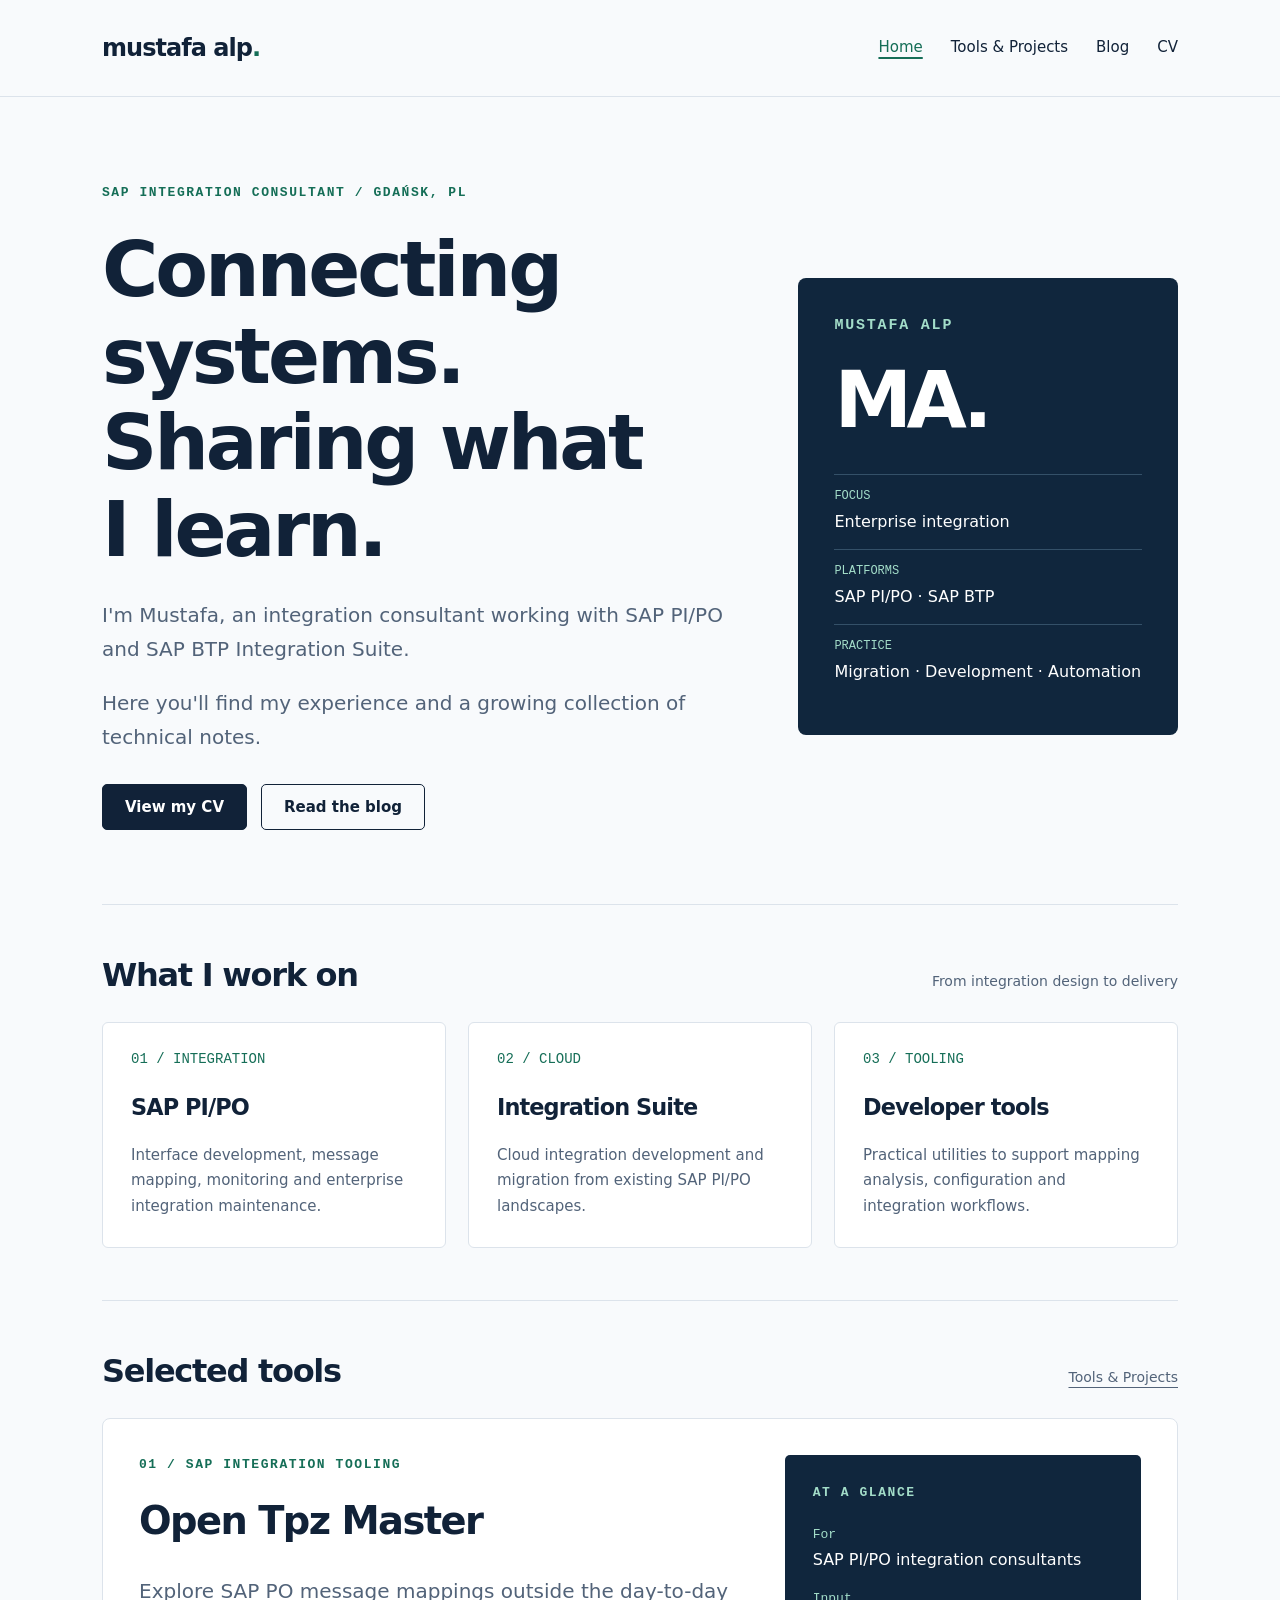
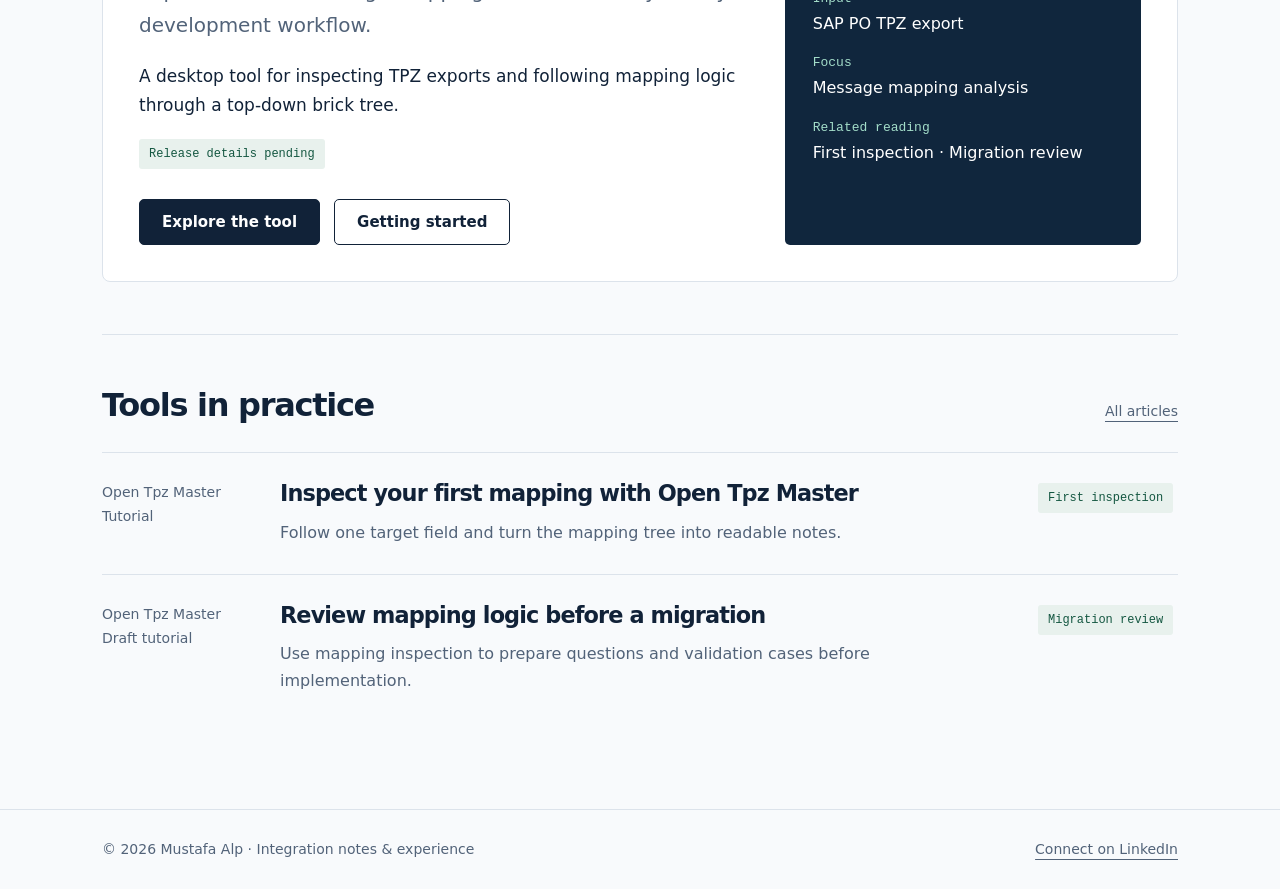
==== index.html @ b72a95ae "initial create for blog" ====
<!doctype html>
<html lang="en">
    <head>
        <meta charset="utf-8">
        <meta name="viewport" content="width=device-width, initial-scale=1">
        <title>SAP Integration Consultant | Mustafa Alp</title>
        <meta name="description" content="Mustafa Alp — SAP PI/PO and SAP BTP Integration Suite consultant. Experience, projects and technical notes.">
        <meta name="theme-color" content="#10263d">
        <meta property="og:title" content="SAP Integration Consultant | Mustafa Alp">
        <meta property="og:description" content="Mustafa Alp — SAP PI/PO and SAP BTP Integration Suite consultant. Experience, projects and technical notes.">
        <meta property="og:type" content="website">
        <link rel="icon" href="./assets/favicon.svg" type="image/svg+xml">
        <link rel="stylesheet" href="./assets/style.css">
        <script defer src="./assets/site.js"></script>
    </head>
    <body>
        <a class="skip" href="#main">Skip to content</a>
        <header><div class="wrap nav"><a class="brand" href="./index.html">mustafa alp<span>.</span></a><nav aria-label="Main navigation"><a href="./index.html" aria-current="page">Home</a><a href="./tools.html">Tools &amp; Projects</a><a href="./blog.html">Blog</a><a href="./cv.html">CV</a></nav></div></header>
        <main id="main" class="wrap">
            <section class="hero">
                <div>
                    <p class="eyebrow">SAP Integration Consultant / Gdańsk, PL</p>
                    <h1>Connecting systems.<br>Sharing what<br>I learn.</h1>
                    <p class="lead">I'm Mustafa, an integration consultant working with SAP PI/PO and SAP BTP Integration Suite.</p>
                    <p class="lead">Here you'll find my experience and a growing collection of technical notes.</p>
                    <div class="actions">
                        <a class="button primary" href="./cv.html">View my CV</a>
                        <a class="button" href="./blog.html">Read the blog</a>
                    </div>
                </div>
                <aside class="profile" aria-label="Profile overview">
                    <p class="eyebrow">Mustafa Alp</p>
                    <div class="monogram" aria-hidden="true">MA.</div>
                    <dl><div><dt>Focus</dt><dd>Enterprise integration</dd></div><div><dt>Platforms</dt><dd>SAP PI/PO · SAP BTP</dd></div><div><dt>Practice</dt><dd>Migration · Development · Automation</dd></div></dl></aside>
                </section>
                <section class="section">
                    <div class="section-head">
                        <h2>What I work on</h2>
                        <span class="small">From integration design to delivery</span>
                    </div>
                    <div class="grid">
                        <article class="card">
                            <span class="number">01 / INTEGRATION</span>
                            <h3>SAP PI/PO</h3>
                            <p>Interface development, message mapping, monitoring and enterprise integration maintenance.</p>
                        </article>
                        <article class="card">
                            <span class="number">02 / CLOUD</span>
                            <h3>Integration Suite</h3>
                            <p>Cloud integration development and migration from existing SAP PI/PO landscapes.</p>
                        </article>
                        <article class="card">
                            <span class="number">03 / TOOLING</span>
                            <h3>Developer tools</h3>
                            <p>Practical utilities to support mapping analysis, configuration and integration workflows.</p>
                        </article>
                    </div>
                </section>
                <section class="section">
                    <div class="section-head">
                        <h2>Selected tools</h2>
                        <a class="small" href="./tools.html">Tools &amp; Projects</a>
                    </div>
                    <article class="tool-feature">
                        <div>
                            <p class="eyebrow">01 / SAP integration tooling</p>
                            <h2>Open Tpz Master</h2>
                            <p class="lead">Explore SAP PO message mappings outside the day-to-day development workflow.</p>
                            <p>A desktop tool for inspecting TPZ exports and following mapping logic through a top-down brick tree.</p>
                            <span class="tag">Release details pending</span>
                            <div class="actions">
                                <a class="button primary" href="./tools/open-tpz-master/index.html">Explore the tool</a>
                                <a class="button" href="./docs/open-tpz-master/index.html">Getting started</a>
                            </div>
                        </div>
                        <div class="tool-summary">
                            <p class="eyebrow">At a glance</p>
                            <dl>
                                <dt>For</dt>
                                <dd>SAP PI/PO integration consultants</dd>
                                <dt>Input</dt>
                                <dd>SAP PO TPZ export</dd>
                                <dt>Focus</dt>
                                <dd>Message mapping analysis</dd>
                                <dt>Related reading</dt>
                                <dd>First inspection · Migration review</dd>
                            </dl>
                            
                        </div>
                    </article>
                </section>
                <section class="section">
                    <div class="section-head">
                        <h2>Tools in practice</h2>
                        <a class="small" href="./blog.html">All articles</a>
                    </div><article class="post-row"><div class="small">Open Tpz Master<br>Tutorial</div><div><h3><a href="./posts/open-tpz-master-first-mapping.html">Inspect your first mapping with Open Tpz Master</a></h3><p>Follow one target field and turn the mapping tree into readable notes.</p></div><div><span class="tag">First inspection</span></div></article><article class="post-row"><div class="small">Open Tpz Master<br>Draft tutorial</div><div><h3><a href="./posts/open-tpz-master-migration-review.html">Review mapping logic before a migration</a></h3><p>Use mapping inspection to prepare questions and validation cases before implementation.</p></div><div><span class="tag">Migration review</span></div></article></section></main><footer><div class="wrap footer-inner"><span>© 2026 Mustafa Alp · Integration notes & experience</span><a href="https://www.linkedin.com/in/mustafa-alp/">Connect on LinkedIn</a></div></footer></body></html>
---- assets/style.css ----
:root{--bg:#f8fafc;--paper:#fff;--ink:#112238;--muted:#526379;--line:#dce3eb;--green:#156e57;--navy:#10263d}*{box-sizing:border-box}body{margin:0;background:var(--bg);color:var(--ink);font:17px/1.7 system-ui,-apple-system,BlinkMacSystemFont,"Segoe UI",sans-serif}a{color:inherit;text-underline-offset:5px}a:hover{color:var(--green)}a:focus-visible,button:focus-visible{outline:3px solid #e29f24;outline-offset:5px}h1,h2,h3,p{margin-top:0}h1,h2,h3{line-height:1.13;letter-spacing:-.04em}h1{font-size:clamp(2.8rem,6vw,5.2rem);font-weight:650;margin-bottom:24px}h2{font-size:2rem}h3{font-size:1.4rem}p{max-width:65ch}.wrap{max-width:1140px;margin:auto;padding:0 32px}.skip{position:absolute;left:20px;top:-100px;background:white;padding:10px;z-index:5}.skip:focus{top:5px}header{border-bottom:1px solid var(--line)}.nav{display:flex;align-items:center;justify-content:space-between;min-height:96px;gap:24px}.brand{text-decoration:none;font-weight:750;letter-spacing:-.04em;font-size:24px}.brand span{color:var(--green)}nav{display:flex;gap:28px;flex-wrap:wrap}nav a{text-decoration:none;font-size:15px}nav a[aria-current=page]{color:var(--green);text-decoration:underline;text-decoration-thickness:2px}.hero{padding:86px 0 74px;display:grid;grid-template-columns:1.65fr 1fr;gap:70px;align-items:center}.eyebrow{font:600 13px/1.6 ui-monospace,monospace;letter-spacing:.12em;text-transform:uppercase;color:var(--green);margin-bottom:23px}.lead{color:var(--muted);font-size:20px}.actions{display:flex;flex-wrap:wrap;gap:14px;margin-top:30px}.button{display:inline-block;text-decoration:none;border:1px solid var(--ink);padding:11px 22px;border-radius:5px;font:600 15px/1.5 system-ui;cursor:pointer;background:transparent;color:var(--ink)}.button.primary{background:var(--ink);color:white}.button:hover{background:var(--green);border-color:var(--green);color:white}.profile{background:var(--navy);color:#fff;padding:36px;border-radius:8px;position:relative}.profile .eyebrow{color:#a3ddc9}.monogram{font-size:78px;font-weight:600;letter-spacing:-.07em;line-height:1;margin:20px 0 35px}.profile p{color:#c4d3e3;font-size:15px}.profile dl{margin:0}.profile dl div{padding:14px 0;border-top:1px solid #345068}.profile dt{font:12px ui-monospace,monospace;color:#a3ddc9;text-transform:uppercase;margin-bottom:5px}.profile dd{margin:0;font-size:16px}.section{padding:52px 0;border-top:1px solid var(--line)}.section-head{display:flex;justify-content:space-between;gap:24px;align-items:baseline;margin-bottom:28px}.section-head h2{margin:0}.small{font-size:14px;color:var(--muted)}.grid{display:grid;grid-template-columns:repeat(3,1fr);gap:22px}.card{border:1px solid var(--line);padding:28px;background:var(--paper);border-radius:6px}.card p{font-size:15px;color:var(--muted);margin-bottom:0}.number{font:14px ui-monospace,monospace;color:var(--green);display:block;margin-bottom:28px}.post-row{display:grid;grid-template-columns:150px 1fr 140px;gap:28px;border-top:1px solid var(--line);padding:28px 0;align-items:start}.post-row h3{margin:0 0 12px}.post-row h3 a{text-decoration:none}.post-row p{color:var(--muted);font-size:16px;margin:0}.tag{font:12px/1.5 ui-monospace,monospace;background:#e8f1ed;color:#145741;padding:6px 10px;display:inline-block;border-radius:3px}.page-head{padding:64px 0 42px}.page-head h1{font-size:clamp(3rem,6vw,4.6rem)}.cv-layout{display:grid;grid-template-columns:230px 1fr;gap:70px}.cv-layout aside{font-size:15px}.cv-layout aside h2{font-size:18px;margin-top:30px}.cv-layout aside ul{list-style:none;padding:0;color:var(--muted)}.job{padding:0 0 28px;margin:0 0 28px;border-bottom:1px solid var(--line)}.job h3{margin:10px 0}.job ul{padding-left:22px;color:var(--muted)}.article{max-width:770px;margin:auto;padding:60px 0 80px}.article h1{font-size:clamp(2.7rem,5vw,4.1rem)}.article h2{font-size:1.75rem;margin-top:40px}.article p,.article li{color:#34465b}.article .intro{font-size:21px;color:var(--muted)}.note{border-left:3px solid var(--green);background:#eaf1ee;padding:18px 22px;margin:28px 0}.article code{background:#e7ecf1;padding:3px 6px;border-radius:3px}footer{border-top:1px solid var(--line);margin-top:35px;padding:28px 0;color:var(--muted);font-size:14px}.footer-inner{display:flex;justify-content:space-between;gap:22px}button[data-print]{display:none}.js button[data-print]{display:inline-block}@media(max-width:760px){.wrap{padding:0 22px}.nav{min-height:90px;align-items:flex-start;padding-top:24px;padding-bottom:20px;flex-direction:column;gap:13px}nav{gap:24px}.hero{grid-template-columns:1fr;gap:35px;padding:48px 0}.profile{padding:26px}.monogram{font-size:56px;margin:10px 0 25px}.grid{grid-template-columns:1fr}.post-row{grid-template-columns:1fr;gap:12px}.cv-layout{grid-template-columns:1fr;gap:30px}.cv-layout aside{border-bottom:1px solid var(--line);padding-bottom:24px}.section-head{align-items:flex-start;flex-direction:column;gap:12px}.footer-inner{flex-direction:column;gap:8px}.article{padding-top:40px}}@media print{body{background:white;font-size:10pt;color:#000}.wrap{max-width:none;padding:0}header,footer,.actions,.skip{display:none!important}.page-head{padding:0 0 12px}.page-head h1{font-size:30pt}.lead{font-size:12pt}.cv-layout{display:grid;grid-template-columns:155px 1fr;gap:25px}.cv-layout aside{font-size:10pt}.cv-layout h2{font-size:15pt}.cv-layout h3{font-size:12pt}.job{break-inside:avoid;padding-bottom:10px;margin-bottom:14px}a{text-decoration:none} @page{margin:15mm}}

.tool-feature{display:grid;grid-template-columns:1.7fr 1fr;gap:40px;padding:36px;border:1px solid var(--line);border-radius:8px;background:var(--paper)}.tool-feature h2{font-size:2.4rem}.tool-summary{background:var(--navy);color:white;padding:28px;border-radius:5px}.tool-summary .eyebrow{color:#a3ddc9}.tool-summary dl{margin:0}.tool-summary dt{font:13px ui-monospace,monospace;color:#a3ddc9;margin-top:18px}.tool-summary dd{margin:4px 0 0;font-size:16px}.reading-links{display:grid;gap:14px}.reading-links a{display:block;padding:22px;border:1px solid var(--line);background:var(--paper);border-radius:5px;text-decoration:none}.reading-links strong{display:block;font-size:20px;line-height:1.35}.reading-links span{display:block;margin-top:8px;font-size:16px;color:var(--muted)}.table-scroll{overflow-x:auto}table{border-collapse:collapse;width:100%;font-size:16px}th,td{text-align:left;border-bottom:1px solid var(--line);padding:14px 10px;vertical-align:top}th{color:var(--green)}@media(max-width:760px){.tool-feature{grid-template-columns:1fr;padding:24px;gap:24px}.tool-feature h2{font-size:2rem}.nav nav{gap:16px}.nav nav a{font-size:14px}}

.blog-image {
  width: 100%;
  max-width: 900px;
  margin: 32px auto;
}

.blog-image a {
  display: block;
  border-radius: 8px;
}

.blog-image img {
  display: block;
  width: 100%;
  height: auto;
  border: 1px solid #dce3eb;
  border-radius: 8px;
}

.blog-image figcaption {
  margin-top: 10px;
  color: #526379;
  font-size: 14px;
  line-height: 1.6;
  text-align: center;
}

@media (max-width: 600px) {
  .blog-image {
    margin: 24px auto;
  }
}



.code-block {
  max-width: 100%;
  margin: 20px 0;
  padding: 20px 24px;
  overflow-x: auto;
  border: 1px solid #345068;
  border-radius: 8px;
  background: #10263d;
  color: #e6edf3;
  text-align: left;
}

.code-block code {
  padding: 0;
  border: 0;
  border-radius: 0;
  background: transparent;
  color: inherit;
  font-family: Consolas, "Courier New", monospace;
  font-size: 14px;
  line-height: 1.7;
  white-space: pre;
}
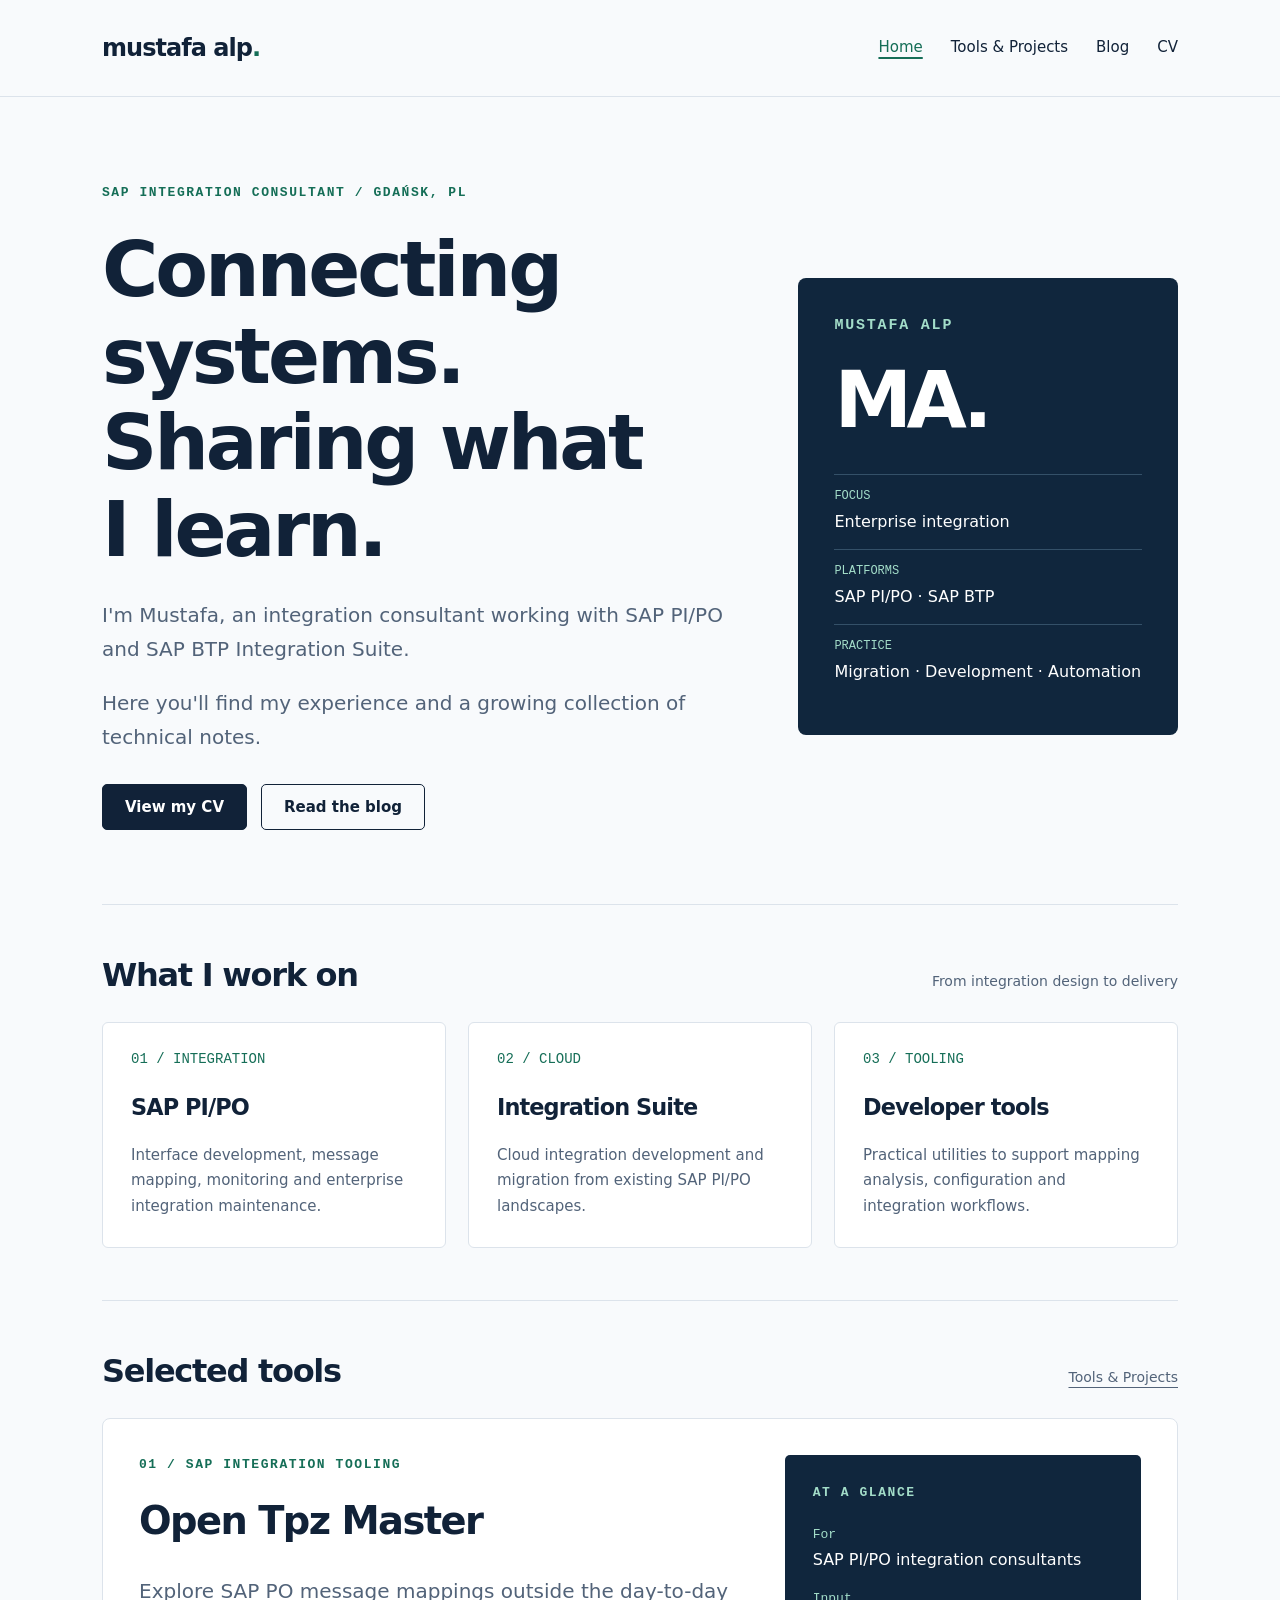
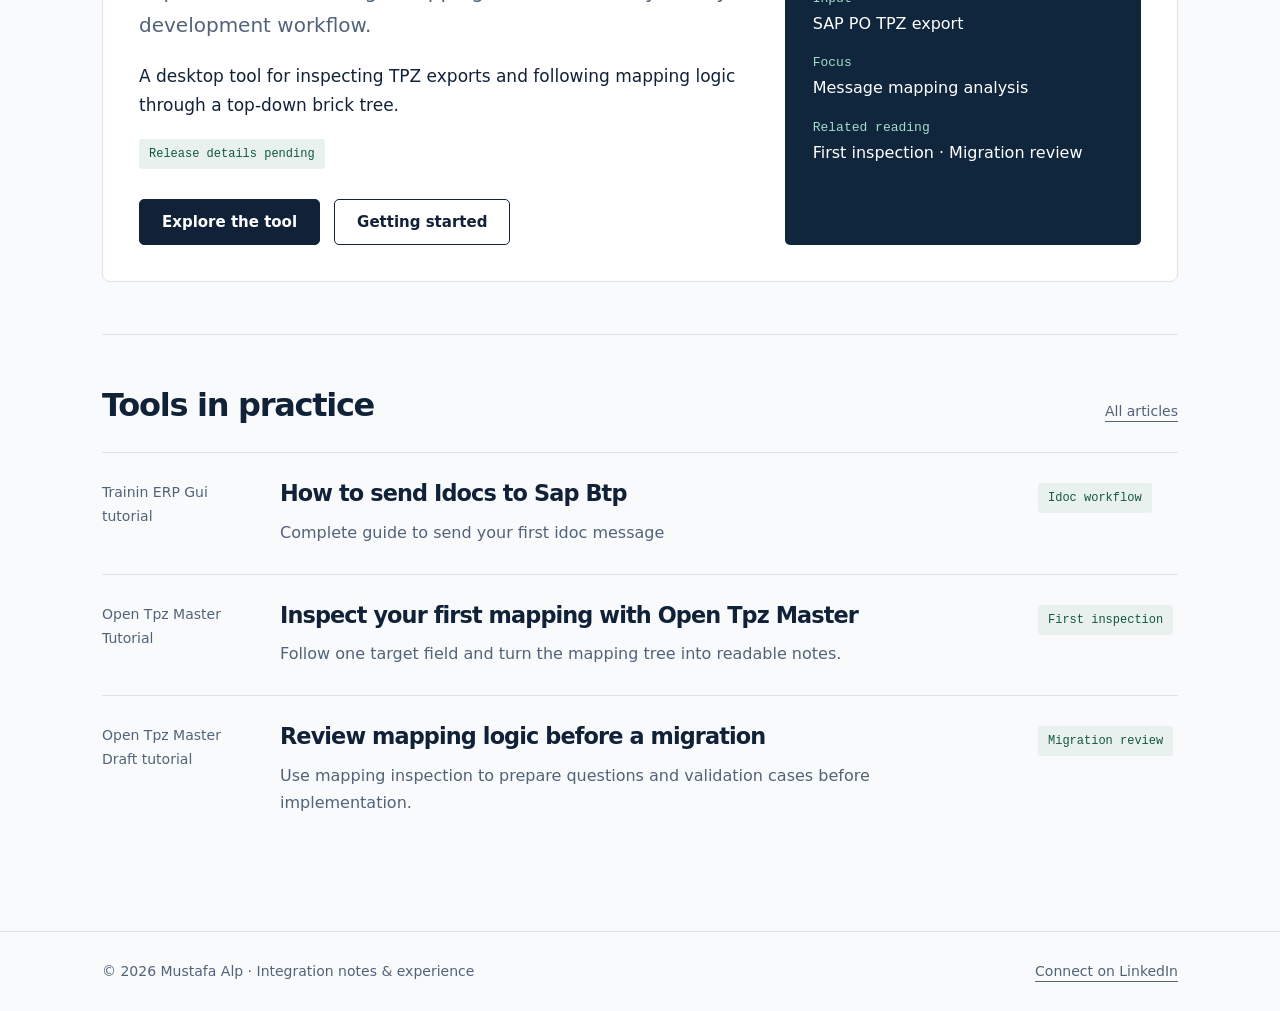
==== commit 62b29abf: "new tutorial blog for training erp gui" ====
--- a/index.html
+++ b/index.html
@@ -89,8 +89,54 @@
                         </div>
                     </article>
                 </section>
-                <section class="section">
-                    <div class="section-head">
-                        <h2>Tools in practice</h2>
-                        <a class="small" href="./blog.html">All articles</a>
-                    </div><article class="post-row"><div class="small">Open Tpz Master<br>Tutorial</div><div><h3><a href="./posts/open-tpz-master-first-mapping.html">Inspect your first mapping with Open Tpz Master</a></h3><p>Follow one target field and turn the mapping tree into readable notes.</p></div><div><span class="tag">First inspection</span></div></article><article class="post-row"><div class="small">Open Tpz Master<br>Draft tutorial</div><div><h3><a href="./posts/open-tpz-master-migration-review.html">Review mapping logic before a migration</a></h3><p>Use mapping inspection to prepare questions and validation cases before implementation.</p></div><div><span class="tag">Migration review</span></div></article></section></main><footer><div class="wrap footer-inner"><span>© 2026 Mustafa Alp · Integration notes & experience</span><a href="https://www.linkedin.com/in/mustafa-alp/">Connect on LinkedIn</a></div></footer></body></html>
+				<section class="section">
+					<div class="section-head">
+						<h2>Tools in practice</h2>
+						<a class="small" href="./blog.html">All articles</a>
+					</div>
+					<article class="post-row">
+						<div class="small">Trainin ERP Gui<br>tutorial</div>
+						<div>
+							<h3>
+								<a href="./posts/how-to-send-idocs-to-sap-btp.html">How to send Idocs to Sap Btp</a>
+							</h3>
+							<p>Complete guide to send your first idoc message</p>
+						</div>
+						<div>
+							<span class="tag">Idoc workflow</span>
+						</div>
+					</article>
+					<article class="post-row">
+						<div class="small">Open Tpz Master<br>Tutorial</div>
+							<div>
+								<h3>
+									<a href="./posts/open-tpz-master-first-mapping.html">Inspect your first mapping with Open Tpz Master</a>
+								</h3>
+								<p>Follow one target field and turn the mapping tree into readable notes.</p>
+							</div>
+							<div>
+								<span class="tag">First inspection</span>
+							</div>
+						</article>
+						<article class="post-row">
+							<div class="small">Open Tpz Master<br>Draft tutorial</div>
+								<div>
+									<h3>
+										<a href="./posts/open-tpz-master-migration-review.html">Review mapping logic before a migration</a>
+									</h3>
+									<p>Use mapping inspection to prepare questions and validation cases before implementation.</p>
+								</div>
+								<div>
+									<span class="tag">Migration review</span>
+								</div>
+							</article>
+						</section>
+					</main>
+					<footer>
+						<div class="wrap footer-inner">
+							<span>© 2026 Mustafa Alp · Integration notes & experience</span>
+							<a href="https://www.linkedin.com/in/mustafa-alp/">Connect on LinkedIn</a>
+						</div>
+					</footer>
+	</body>
+</html>
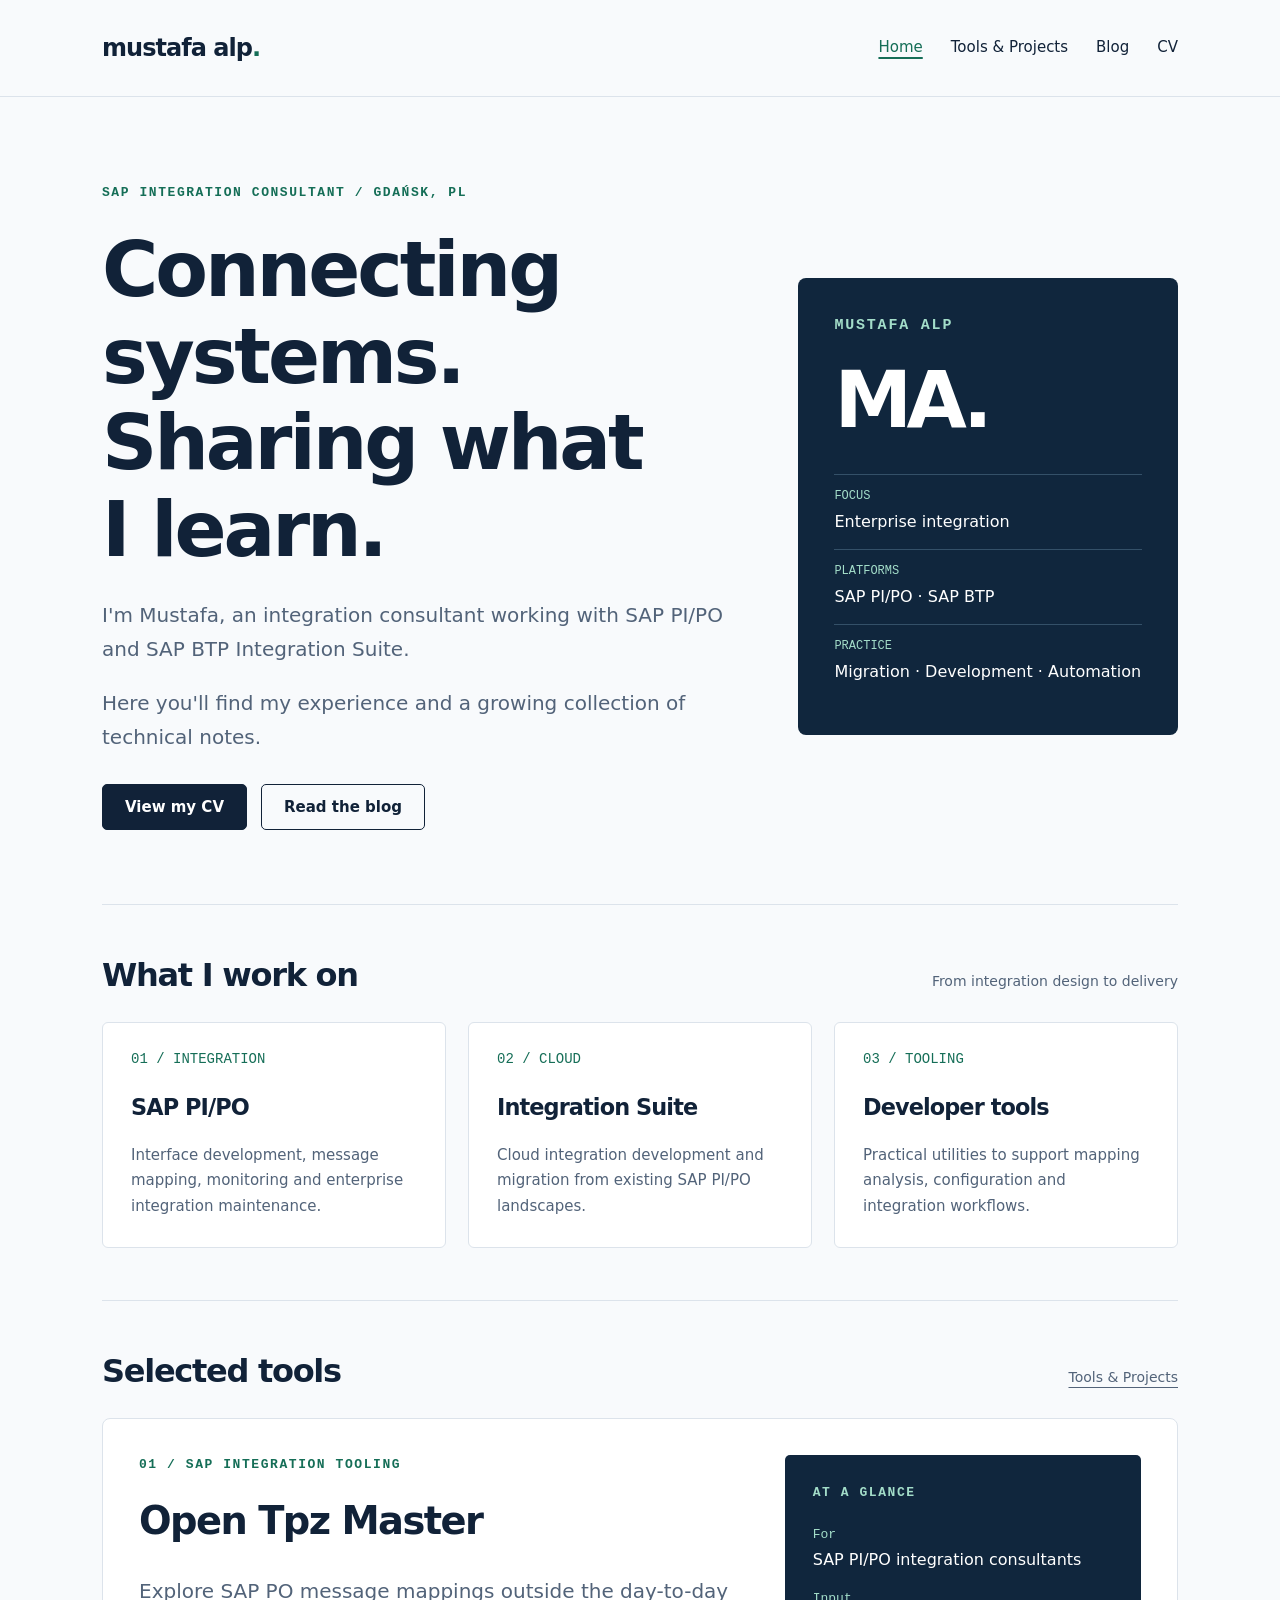
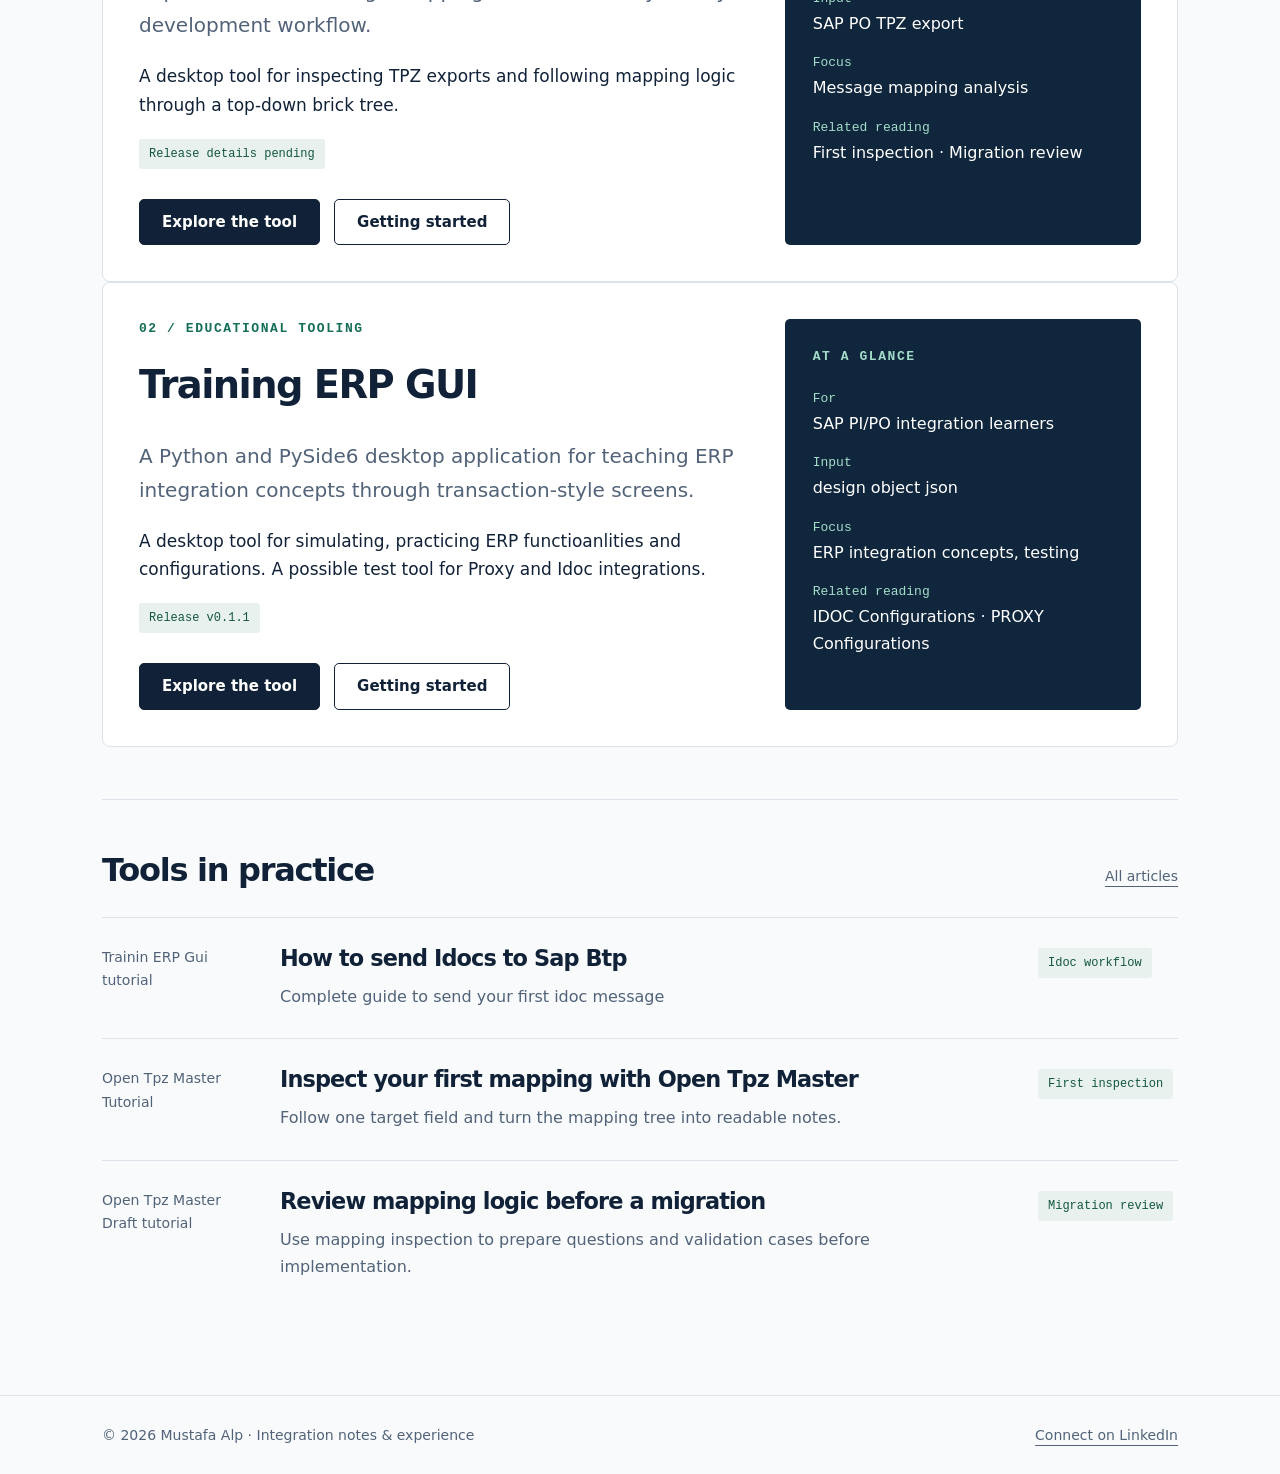
==== commit 3cc05b5b: "indexpage update" ====
--- a/index.html
+++ b/index.html
@@ -88,6 +88,33 @@
                             
                         </div>
                     </article>
+		            <article class="tool-feature">
+						<div>
+							<p class="eyebrow">02 / Educational Tooling</p>
+							<h2>Training ERP GUI</h2>
+							<p class="lead">A Python and PySide6 desktop application for teaching ERP integration concepts through transaction-style screens.</p>
+							<p>A desktop tool for simulating, practicing ERP functioanlities and configurations. A possible test tool for Proxy and Idoc integrations.</p>
+							<span class="tag">Release v0.1.1</span>
+							<div class="actions">
+								<a class="button primary" href="./tools/training-erp-gui/index.html">Explore the tool</a>
+								<a class="button" href="./docs/training-erp-gui/index.html">Getting started</a>
+							</div>
+						</div>
+						<div class="tool-summary">
+							<p class="eyebrow">At a glance</p>
+							<dl>
+								<dt>For</dt>
+								<dd>SAP PI/PO integration learners</dd>
+								<dt>Input</dt>
+								<dd>design object json</dd>
+								<dt>Focus</dt>
+								<dd>ERP integration concepts, testing</dd>
+								<dt>Related reading</dt>
+								<dd>IDOC Configurations · PROXY Configurations</dd>
+							</dl>
+						</div>
+					</article>
+
                 </section>
 				<section class="section">
 					<div class="section-head">
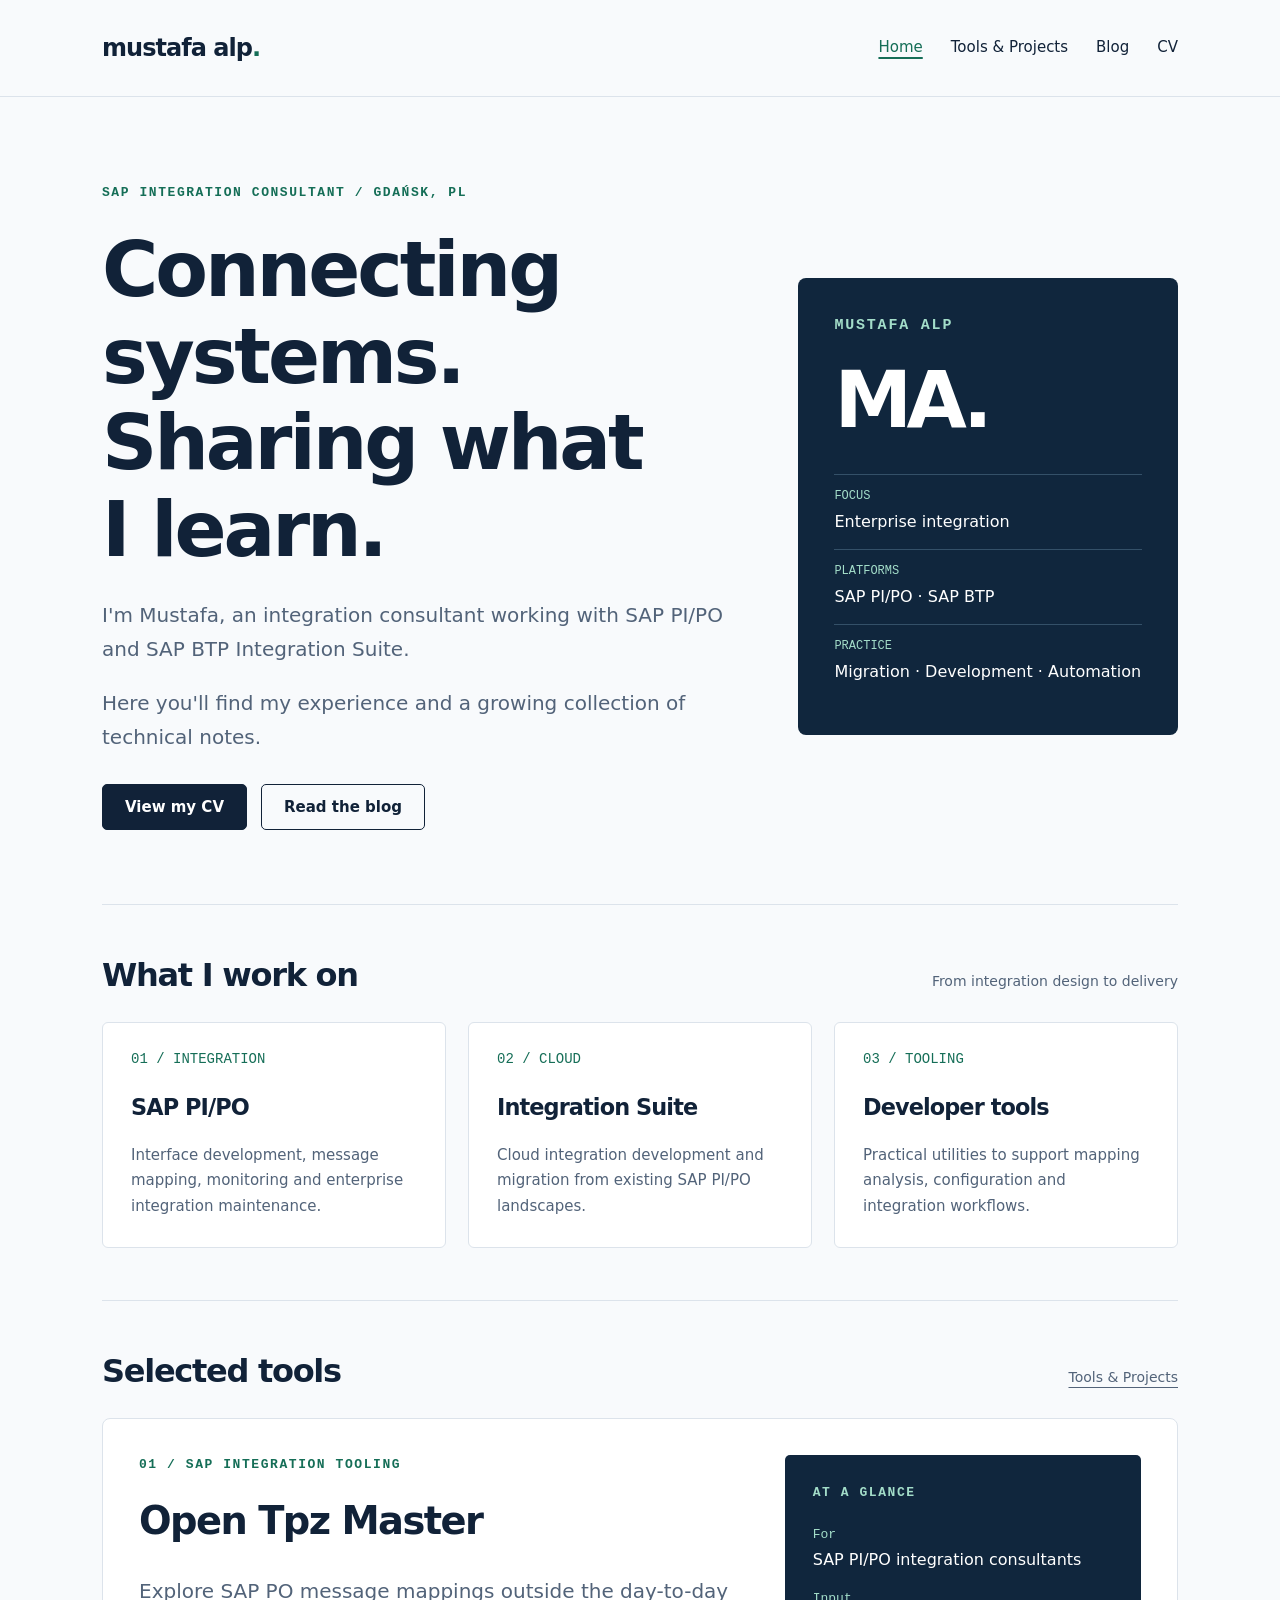
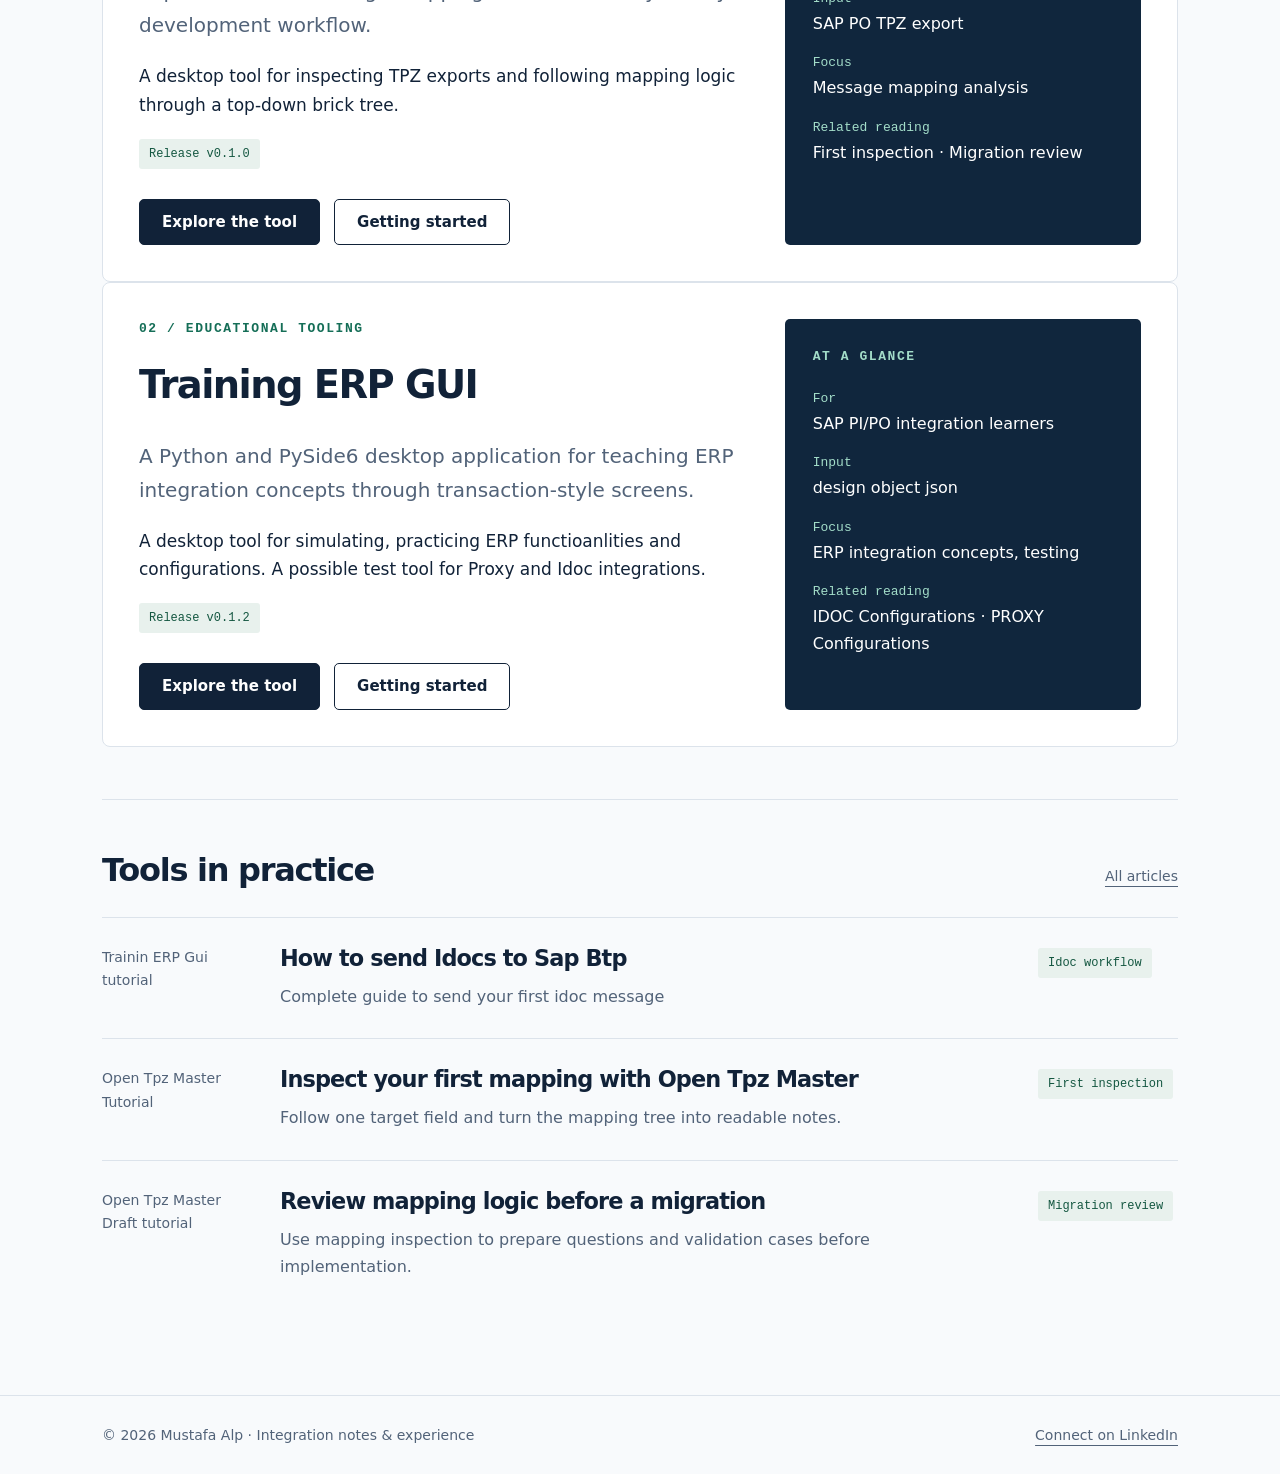
==== commit 114e1f65: "some syntax errors fixed" ====
--- a/index.html
+++ b/index.html
@@ -67,7 +67,7 @@
                             <h2>Open Tpz Master</h2>
                             <p class="lead">Explore SAP PO message mappings outside the day-to-day development workflow.</p>
                             <p>A desktop tool for inspecting TPZ exports and following mapping logic through a top-down brick tree.</p>
-                            <span class="tag">Release details pending</span>
+                            <span class="tag">Release v0.1.0</span>
                             <div class="actions">
                                 <a class="button primary" href="./tools/open-tpz-master/index.html">Explore the tool</a>
                                 <a class="button" href="./docs/open-tpz-master/index.html">Getting started</a>
@@ -94,7 +94,7 @@
 							<h2>Training ERP GUI</h2>
 							<p class="lead">A Python and PySide6 desktop application for teaching ERP integration concepts through transaction-style screens.</p>
 							<p>A desktop tool for simulating, practicing ERP functioanlities and configurations. A possible test tool for Proxy and Idoc integrations.</p>
-							<span class="tag">Release v0.1.1</span>
+							<span class="tag">Release v0.1.2</span>
 							<div class="actions">
 								<a class="button primary" href="./tools/training-erp-gui/index.html">Explore the tool</a>
 								<a class="button" href="./docs/training-erp-gui/index.html">Getting started</a>
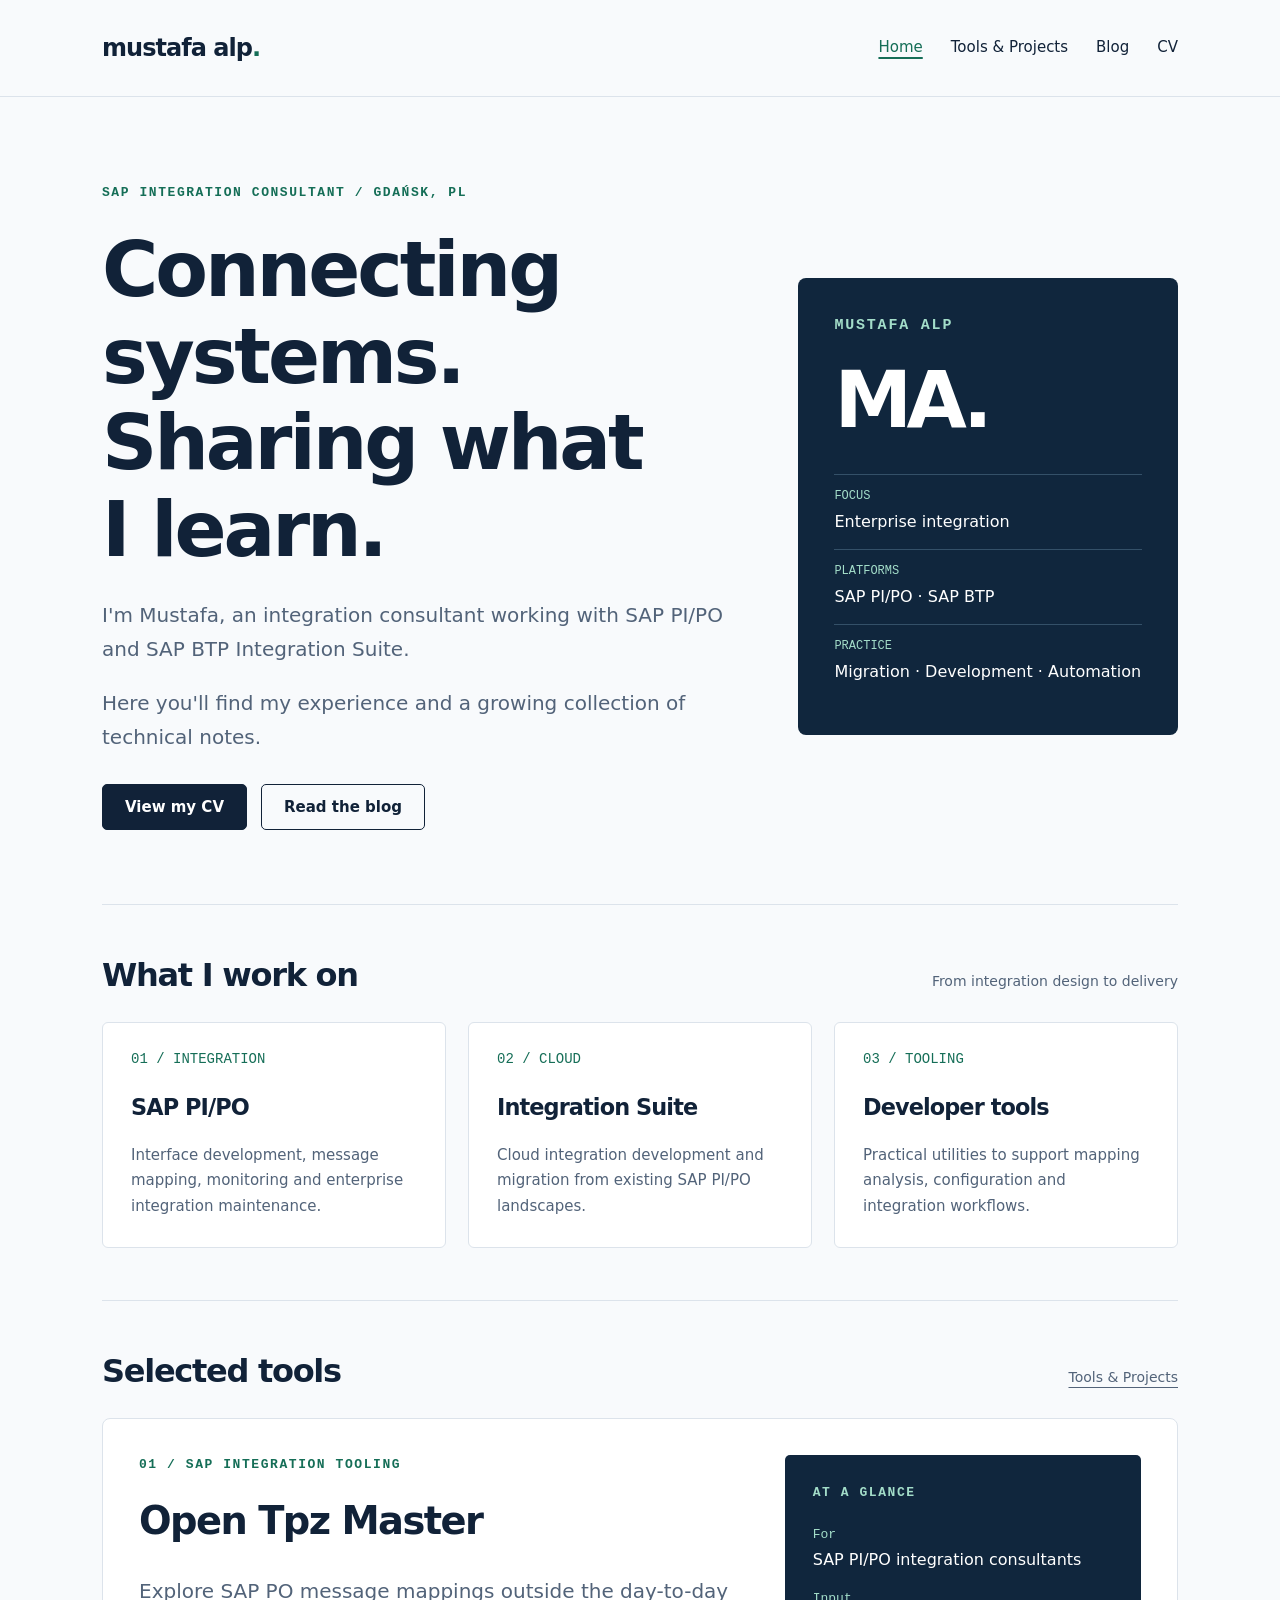
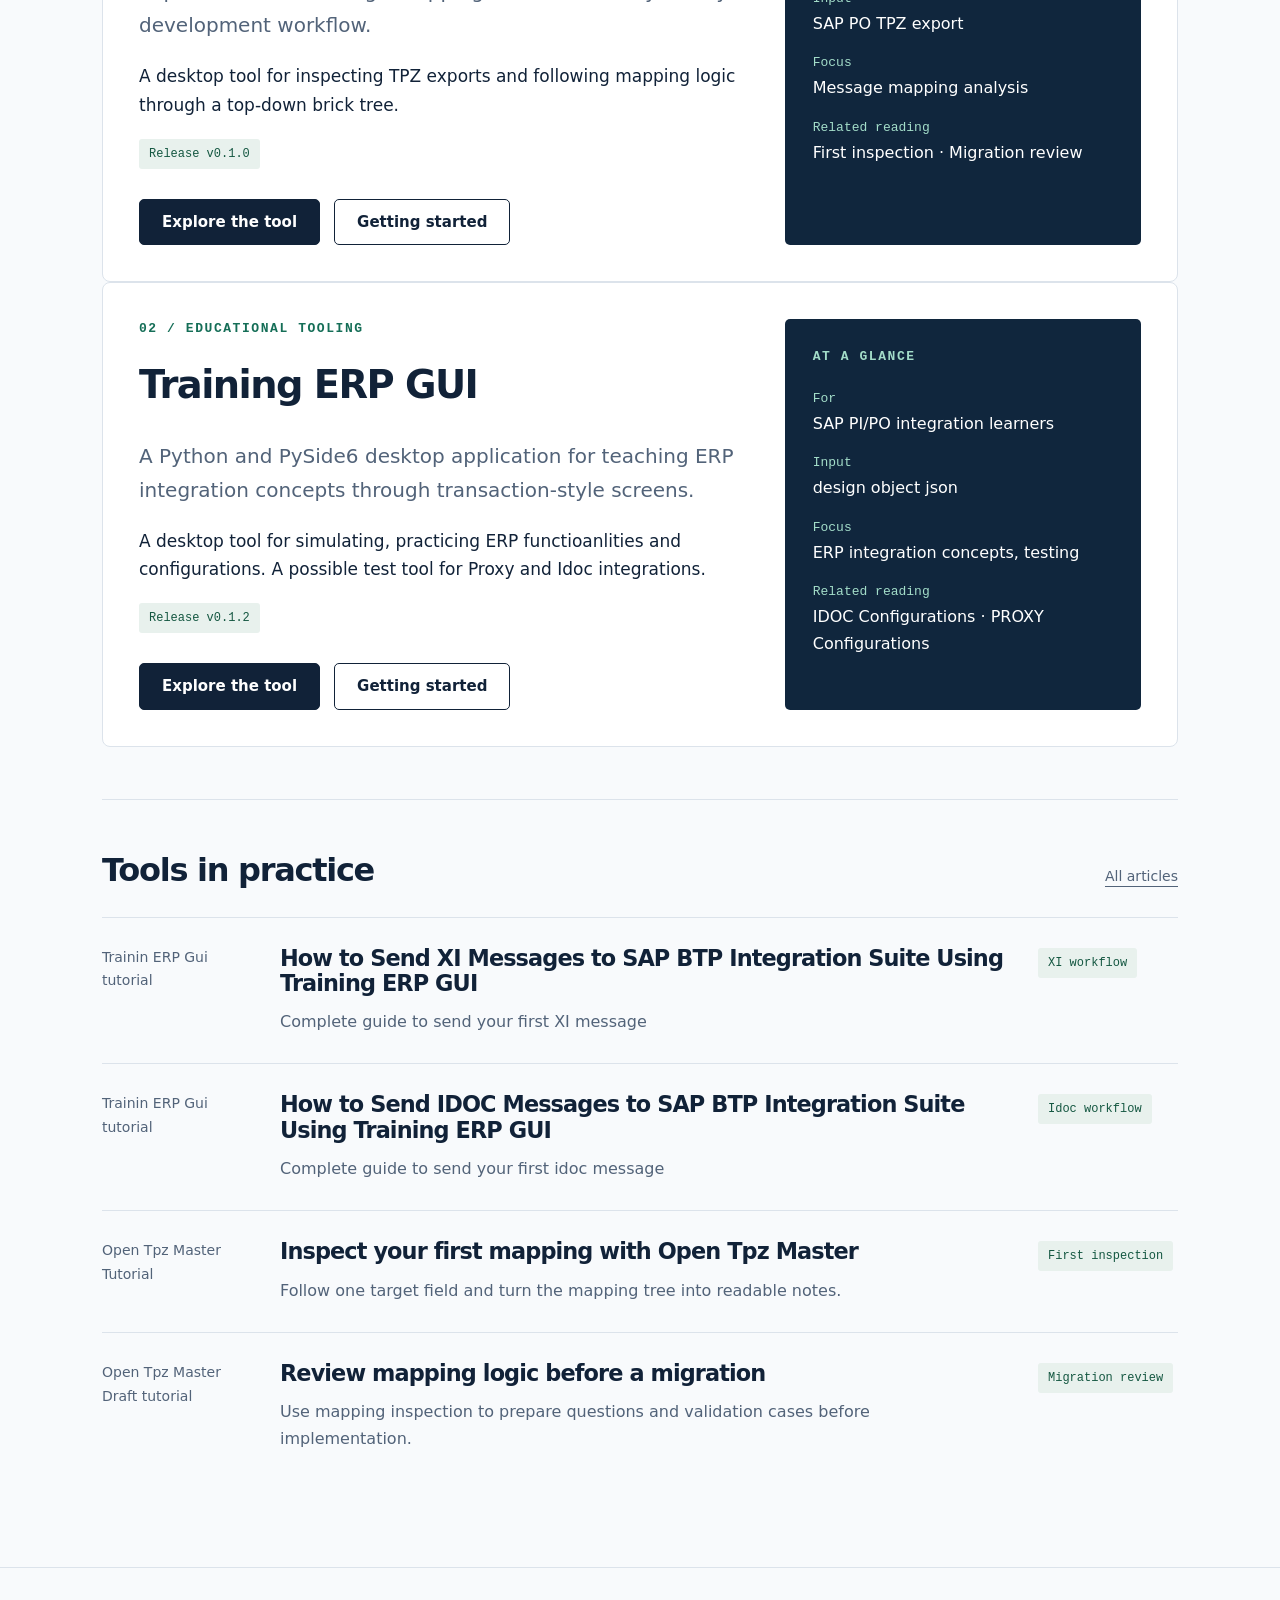
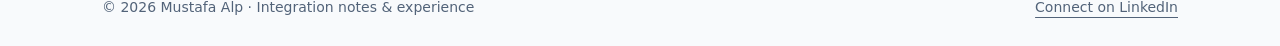
==== commit 1a780f7d: "new blog in the front page" ====
--- a/index.html
+++ b/index.html
@@ -125,7 +125,19 @@
 						<div class="small">Trainin ERP Gui<br>tutorial</div>
 						<div>
 							<h3>
-								<a href="./posts/how-to-send-idocs-to-sap-btp.html">How to send Idocs to Sap Btp</a>
+								<a href="./posts/how-to-send-xi-messages-to-sap-btp-integration-suite-using-training-erp-gui.html">How to Send XI Messages to SAP BTP Integration Suite Using Training ERP GUI</a>
+							</h3>
+							<p>Complete guide to send your first XI message</p>
+						</div>
+						<div>
+							<span class="tag">XI workflow</span>
+						</div>
+					</article>					
+					<article class="post-row">
+						<div class="small">Trainin ERP Gui<br>tutorial</div>
+						<div>
+							<h3>
+								<a href="./posts/how-to-send-idocs-to-sap-btp.html">How to Send IDOC Messages to SAP BTP Integration Suite Using Training ERP GUI</a>
 							</h3>
 							<p>Complete guide to send your first idoc message</p>
 						</div>
